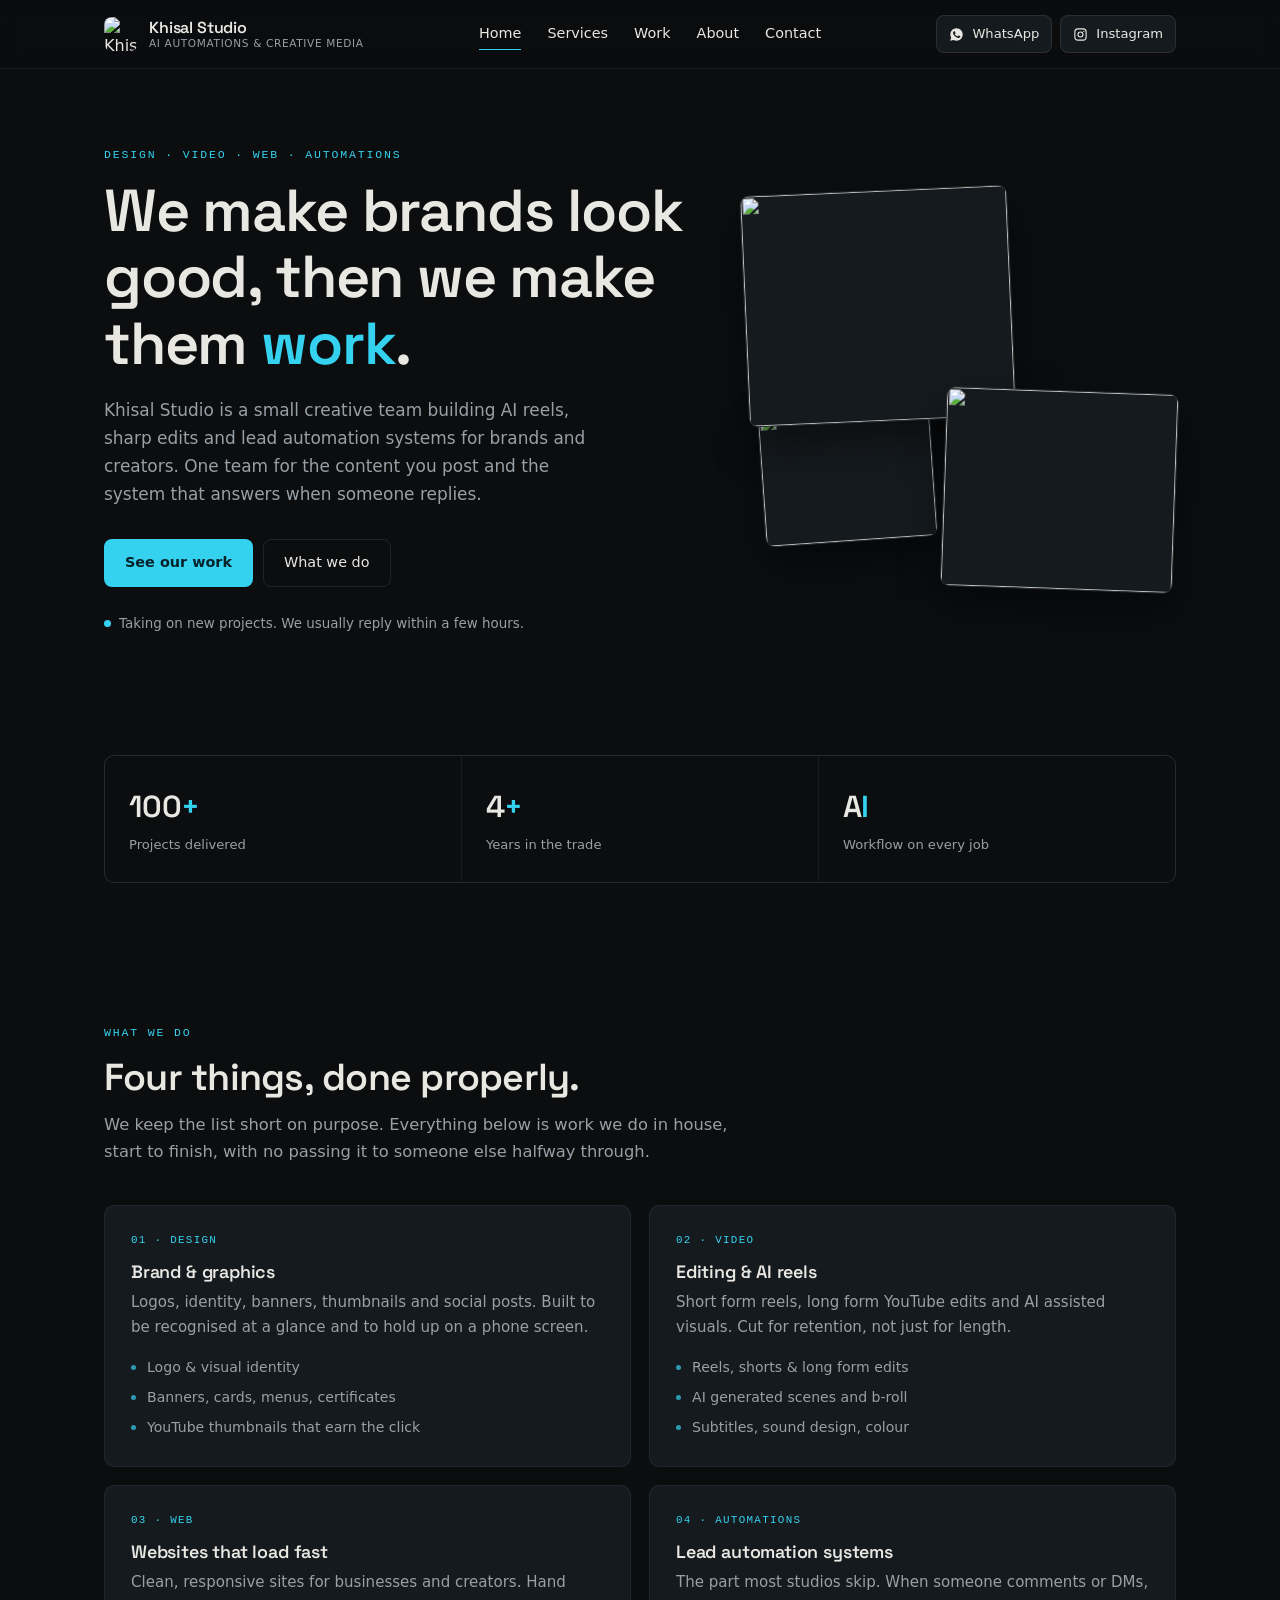
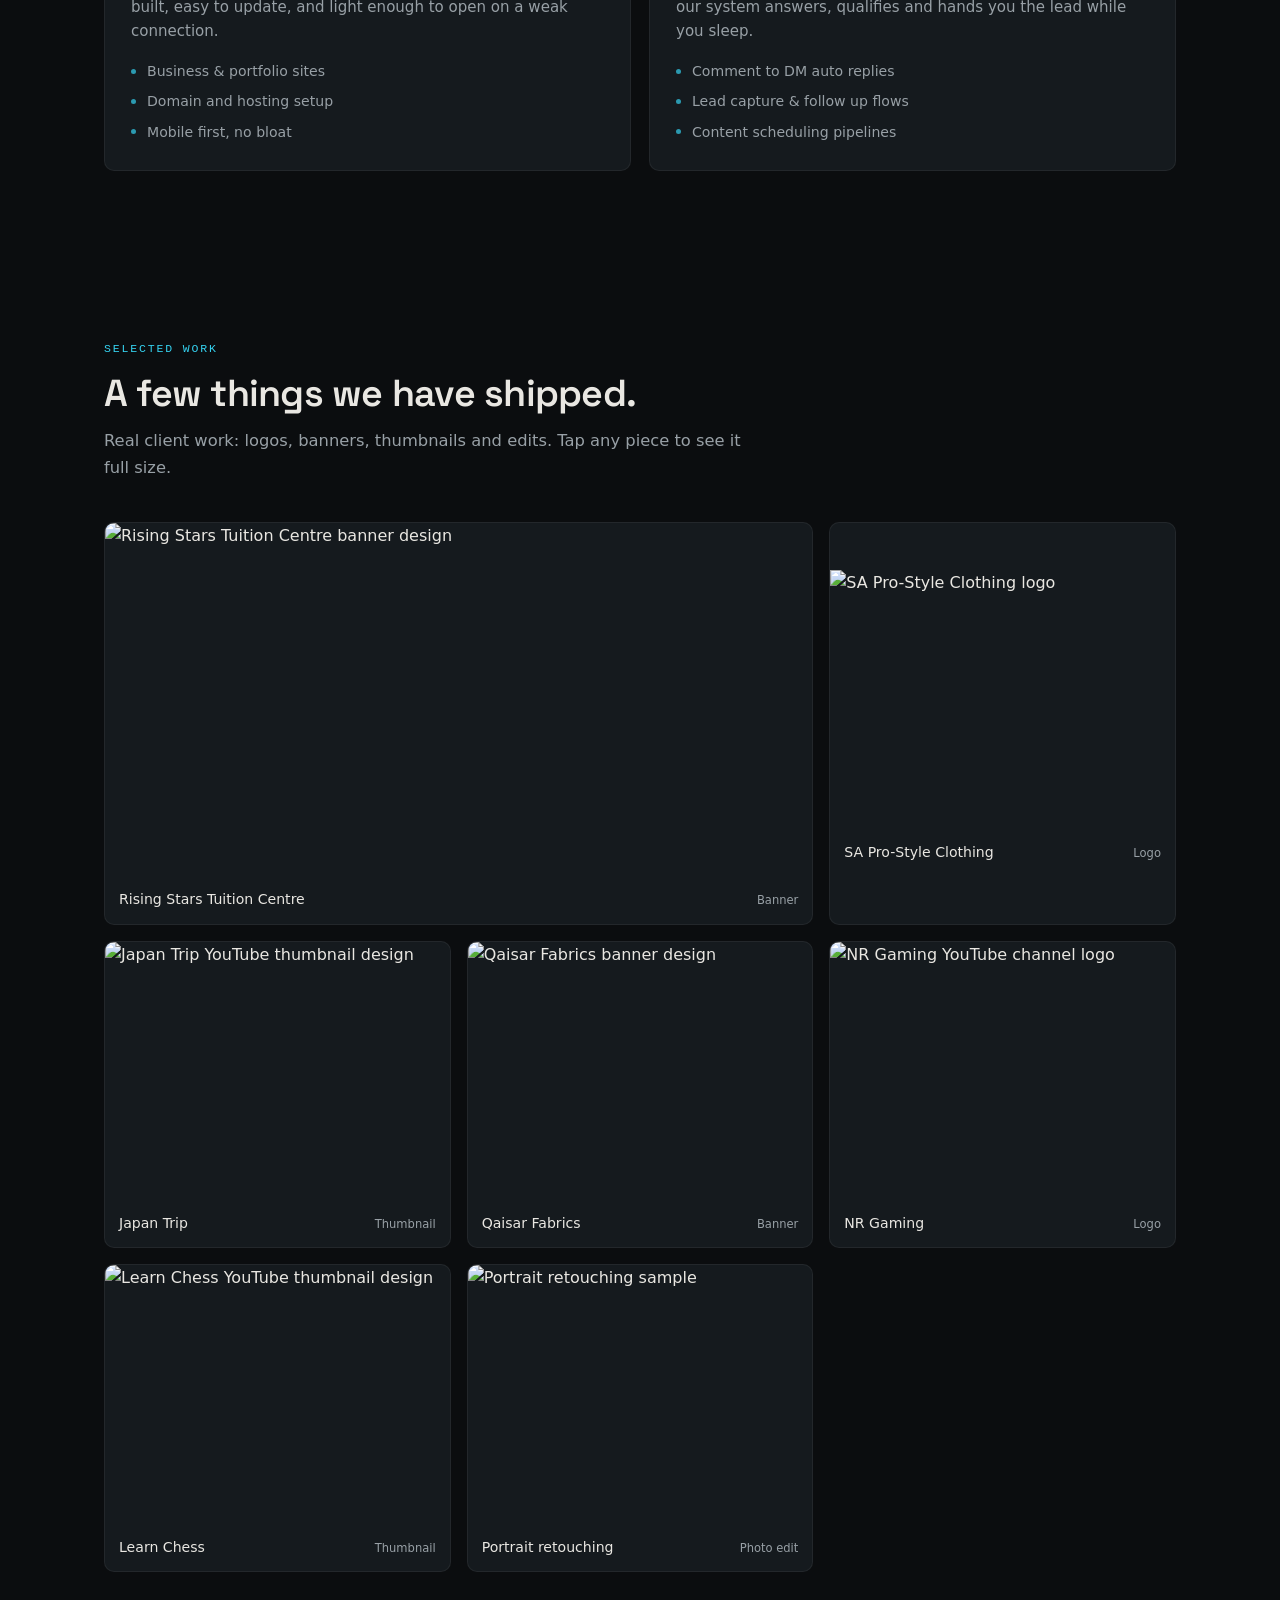
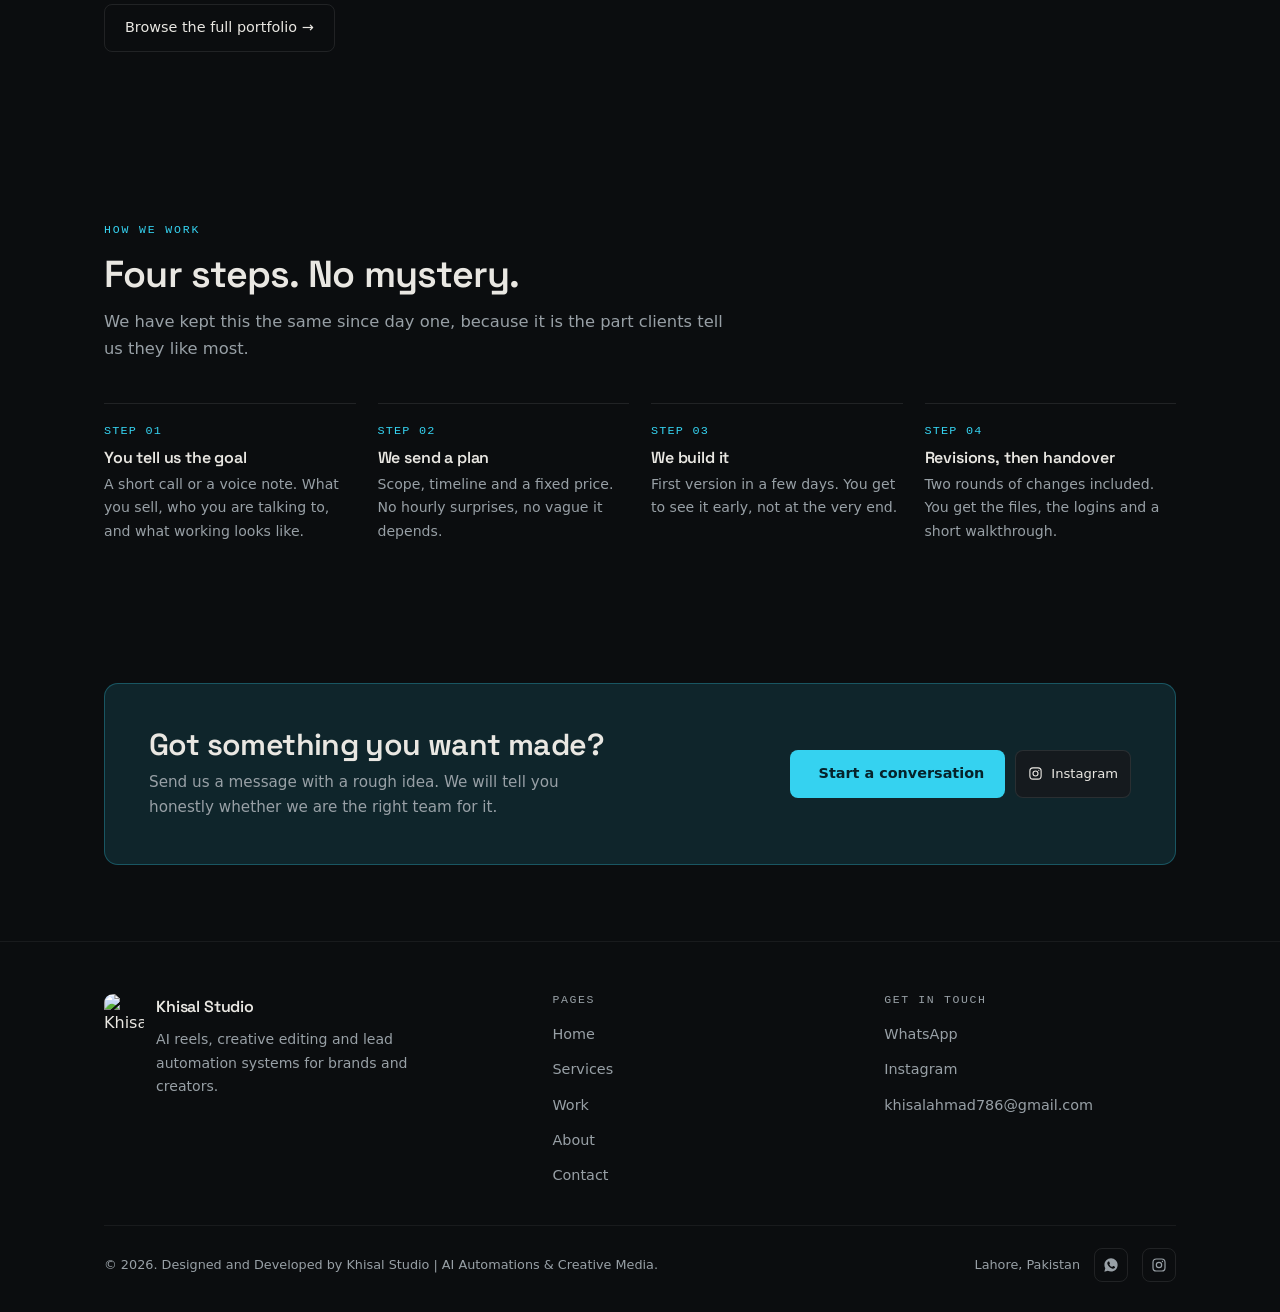
==== index.html @ b7fe0077 "Add files via upload" ====
<!DOCTYPE html>
<html lang="en">
<head>
<meta charset="UTF-8">
<meta name="viewport" content="width=device-width, initial-scale=1">
<title>Khisal Studio | AI Automations &amp; Creative Media</title>
<meta name="description" content="Khisal Studio builds AI reels, creative editing and lead automation systems for brands and creators. Design, Video, Web and Automations under one roof.">
<meta property="og:title" content="Khisal Studio | AI &amp; Creative Media">
<meta property="og:description" content="Khisal Studio builds AI reels, creative editing and lead automation systems for brands and creators. Design, Video, Web and Automations under one roof.">
<meta property="og:image" content="">
<link rel="icon" href="images/logo.jpg">
<link rel="preconnect" href="https://fonts.googleapis.com">
<link rel="preconnect" href="https://fonts.gstatic.com" crossorigin>
<link href="https://fonts.googleapis.com/css2?family=Space+Grotesk:wght@500;600&display=swap" rel="stylesheet">
<link rel="stylesheet" href="styles.css">
</head>
<body>

<header class="site-header">
  <div class="wrap header-inner">
    <a class="brand" href="index.html">
      <img src="images/logo.jpg" alt="Khisal Studio logo">
      <span class="brand-text">
        <span class="brand-name">Khisal Studio</span>
        <span class="brand-sub">AI Automations &amp; Creative Media</span>
      </span>
    </a>
<nav class="nav" id="nav">
      <a href="index.html" class="active nav-link">Home</a>
      <a href="services.html" class="nav-link">Services</a>
      <a href="work.html" class="nav-link">Work</a>
      <a href="about.html" class="nav-link">About</a>
      <a href="contact.html" class="nav-link">Contact</a>
    </nav>
    <div class="header-cta">
      <a class="btn btn-social btn-sm btn-whatsapp" href="https://wa.me/923224967204?text=Hi%20Khisal%20Studio%2C%20we%27d%20like%20to%20talk%20about%20a%20project." target="_blank" rel="noopener">
        <svg class="ico" viewBox="0 0 24 24" fill="currentColor" aria-hidden="true"><path d="M12.04 2C6.58 2 2.13 6.45 2.13 11.91c0 1.75.46 3.45 1.32 4.95L2 22l5.25-1.38a9.9 9.9 0 0 0 4.79 1.22h.01c5.46 0 9.91-4.45 9.91-9.91C21.96 6.45 17.5 2 12.04 2Zm5.8 14.06c-.24.68-1.4 1.3-1.93 1.35-.53.05-1.02.24-3.44-.72-2.9-1.15-4.72-4.15-4.86-4.34-.14-.19-1.15-1.53-1.15-2.92 0-1.39.73-2.07 1-2.35.26-.29.57-.36.76-.36.19 0 .38 0 .55.01.18.01.41-.07.64.49.24.58.81 1.99.88 2.13.07.14.12.31.02.5-.1.19-.15.31-.29.48-.14.17-.3.38-.43.51-.14.14-.29.29-.12.57.17.29.75 1.24 1.61 2.01 1.11.99 2.04 1.3 2.33 1.44.29.14.46.12.63-.07.17-.19.72-.84.91-1.13.19-.29.38-.24.64-.14.26.1 1.66.78 1.94.92.29.14.48.21.55.33.07.12.07.7-.17 1.38Z"/></svg>
        <span class="label">WhatsApp</span>
      </a>
      <a class="btn btn-social btn-sm btn-instagram" href="https://www.instagram.com/khisal.studio/" target="_blank" rel="noopener">
        <svg class="ico" viewBox="0 0 24 24" fill="none" stroke="currentColor" stroke-width="1.8" stroke-linecap="round" aria-hidden="true"><rect x="3" y="3" width="18" height="18" rx="5"/><circle cx="12" cy="12" r="4"/><circle cx="17.2" cy="6.8" r="1" fill="currentColor" stroke="none"/></svg>
        <span class="label">Instagram</span>
      </a>
      <button class="nav-toggle" id="navToggle" aria-label="Open menu" aria-expanded="false"><span></span></button>
    </div>
  </div>
</header>

<main>

  <!-- HERO -->
  <section class="hero">
    <div class="wrap hero-grid">
      <div>
        <div class="eyebrow">Design &middot; Video &middot; Web &middot; Automations</div>
        <h1>We make brands look good, then we make them <em>work</em>.</h1>
        <p class="hero-lede">Khisal Studio is a small creative team building AI reels, sharp edits and lead automation systems for brands and creators. One team for the content you post and the system that answers when someone replies.</p>
        <div class="hero-actions">
          <a class="btn btn-primary" href="work.html">See our work</a>
          <a class="btn btn-ghost" href="services.html">What we do</a>
        </div>
        <div class="hero-note"><span class="dot"></span> Taking on new projects. We usually reply within a few hours.</div>
      </div>

      <div class="stack" aria-hidden="true">
        <figure class="s1"><img src="images/thumb-japan-trip.jpg" alt=""></figure>
        <figure class="s2"><img src="images/banner-zara-mart.jpg" alt=""></figure>
        <figure class="s3"><img src="images/logo-sa-pro-style.png" alt=""></figure>
      </div>
    </div>
  </section>

  <!-- STATS -->
  <section class="tight">
    <div class="wrap">
      <div class="stats">
        <div class="stat">
          <div class="stat-num">100<span>+</span></div>
          <div class="stat-label">Projects delivered</div>
        </div>
        <div class="stat">
          <div class="stat-num">4<span>+</span></div>
          <div class="stat-label">Years in the trade</div>
        </div>
        <div class="stat">
          <div class="stat-num">A<span>I</span></div>
          <div class="stat-label">Workflow on every job</div>
        </div>
      </div>
    </div>
  </section>

  <!-- WHAT WE DO -->
  <section>
    <div class="wrap">
      <div class="section-head">
        <div class="eyebrow">What we do</div>
        <h2>Four things, done properly.</h2>
        <p>We keep the list short on purpose. Everything below is work we do in house, start to finish, with no passing it to someone else halfway through.</p>
      </div>

      <div class="cards">
        <div class="card">
          <span class="tag">01 &middot; Design</span>
          <h3>Brand &amp; graphics</h3>
          <p>Logos, identity, banners, thumbnails and social posts. Built to be recognised at a glance and to hold up on a phone screen.</p>
          <ul>
            <li>Logo &amp; visual identity</li>
            <li>Banners, cards, menus, certificates</li>
            <li>YouTube thumbnails that earn the click</li>
          </ul>
        </div>

        <div class="card">
          <span class="tag">02 &middot; Video</span>
          <h3>Editing &amp; AI reels</h3>
          <p>Short form reels, long form YouTube edits and AI assisted visuals. Cut for retention, not just for length.</p>
          <ul>
            <li>Reels, shorts &amp; long form edits</li>
            <li>AI generated scenes and b-roll</li>
            <li>Subtitles, sound design, colour</li>
          </ul>
        </div>

        <div class="card">
          <span class="tag">03 &middot; Web</span>
          <h3>Websites that load fast</h3>
          <p>Clean, responsive sites for businesses and creators. Hand built, easy to update, and light enough to open on a weak connection.</p>
          <ul>
            <li>Business &amp; portfolio sites</li>
            <li>Domain and hosting setup</li>
            <li>Mobile first, no bloat</li>
          </ul>
        </div>

        <div class="card">
          <span class="tag">04 &middot; Automations</span>
          <h3>Lead automation systems</h3>
          <p>The part most studios skip. When someone comments or DMs, our system answers, qualifies and hands you the lead while you sleep.</p>
          <ul>
            <li>Comment to DM auto replies</li>
            <li>Lead capture &amp; follow up flows</li>
            <li>Content scheduling pipelines</li>
          </ul>
        </div>
      </div>
    </div>
  </section>

  <!-- SELECTED WORK -->
  <section>
    <div class="wrap">
      <div class="section-head">
        <div class="eyebrow">Selected work</div>
        <h2>A few things we have shipped.</h2>
        <p>Real client work: logos, banners, thumbnails and edits. Tap any piece to see it full size.</p>
      </div>

      <div class="work-grid">
        <button class="work-item wide" data-img="images/banner-rising-stars.jpg" data-cap="Rising Stars Tuition Centre banner">
          <img src="images/banner-rising-stars.jpg" alt="Rising Stars Tuition Centre banner design">
          <span class="work-cap"><strong>Rising Stars Tuition Centre</strong><span>Banner</span></span>
        </button>
        <button class="work-item" data-img="images/logo-sa-pro-style.png" data-cap="SA Pro-Style Clothing logo">
          <img src="images/logo-sa-pro-style.png" alt="SA Pro-Style Clothing logo">
          <span class="work-cap"><strong>SA Pro-Style Clothing</strong><span>Logo</span></span>
        </button>
        <button class="work-item" data-img="images/thumb-japan-trip.jpg" data-cap="Japan Trip YouTube thumbnail">
          <img src="images/thumb-japan-trip.jpg" alt="Japan Trip YouTube thumbnail design">
          <span class="work-cap"><strong>Japan Trip</strong><span>Thumbnail</span></span>
        </button>
        <button class="work-item" data-img="images/banner-qaisar-fabrics.jpg" data-cap="Qaisar Fabrics banner">
          <img src="images/banner-qaisar-fabrics.jpg" alt="Qaisar Fabrics banner design">
          <span class="work-cap"><strong>Qaisar Fabrics</strong><span>Banner</span></span>
        </button>
        <button class="work-item" data-img="images/logo-nr-gaming.png" data-cap="NR Gaming YouTube channel logo">
          <img src="images/logo-nr-gaming.png" alt="NR Gaming YouTube channel logo">
          <span class="work-cap"><strong>NR Gaming</strong><span>Logo</span></span>
        </button>
        <button class="work-item" data-img="images/thumb-learn-chess.jpg" data-cap="Learn Chess YouTube thumbnail">
          <img src="images/thumb-learn-chess.jpg" alt="Learn Chess YouTube thumbnail design">
          <span class="work-cap"><strong>Learn Chess</strong><span>Thumbnail</span></span>
        </button>
        <button class="work-item" data-img="images/edit-portrait-retouch.jpg" data-cap="Portrait retouching in Photoshop">
          <img src="images/edit-portrait-retouch.jpg" alt="Portrait retouching sample">
          <span class="work-cap"><strong>Portrait retouching</strong><span>Photo edit</span></span>
        </button>
      </div>

      <div style="margin-top:32px">
        <a class="btn btn-ghost" href="work.html">Browse the full portfolio &rarr;</a>
      </div>
    </div>
  </section>

  <!-- PROCESS -->
  <section>
    <div class="wrap">
      <div class="section-head">
        <div class="eyebrow">How we work</div>
        <h2>Four steps. No mystery.</h2>
        <p>We have kept this the same since day one, because it is the part clients tell us they like most.</p>
      </div>

      <div class="steps">
        <div class="step">
          <div class="step-num">STEP 01</div>
          <h3>You tell us the goal</h3>
          <p>A short call or a voice note. What you sell, who you are talking to, and what working looks like.</p>
        </div>
        <div class="step">
          <div class="step-num">STEP 02</div>
          <h3>We send a plan</h3>
          <p>Scope, timeline and a fixed price. No hourly surprises, no vague it depends.</p>
        </div>
        <div class="step">
          <div class="step-num">STEP 03</div>
          <h3>We build it</h3>
          <p>First version in a few days. You get to see it early, not at the very end.</p>
        </div>
        <div class="step">
          <div class="step-num">STEP 04</div>
          <h3>Revisions, then handover</h3>
          <p>Two rounds of changes included. You get the files, the logins and a short walkthrough.</p>
        </div>
      </div>
    </div>
  </section>

  <!-- CTA -->
  <section class="tight">
    <div class="wrap">
      <div class="cta-band">
        <div>
          <h2>Got something you want made?</h2>
          <p>Send us a message with a rough idea. We will tell you honestly whether we are the right team for it.</p>
        </div>
        <div class="cta-actions">
          <a class="btn btn-primary" href="https://wa.me/923224967204?text=Hi%20Khisal%20Studio%2C%20we%27d%20like%20to%20talk%20about%20a%20project." target="_blank" rel="noopener">
            <svg class="ico" viewBox="0 0 24 24" fill="currentColor" aria-hidden="true"><path d="M12.04 2C6.58 2 2.13 6.45 2.13 11.91c0 1.75.46 3.45 1.32 4.95L2 22l5.25-1.38a9.9 9.9 0 0 0 4.79 1.22h.01c5.46 0 9.91-4.45 9.91-9.91C21.96 6.45 17.5 2 12.04 2Zm5.8 14.06c-.24.68-1.4 1.3-1.93 1.35-.53.05-1.02.24-3.44-.72-2.9-1.15-4.72-4.15-4.86-4.34-.14-.19-1.15-1.53-1.15-2.92 0-1.39.73-2.07 1-2.35.26-.29.57-.36.76-.36.19 0 .38 0 .55.01.18.01.41-.07.64.49.24.58.81 1.99.88 2.13.07.14.12.31.02.5-.1.19-.15.31-.29.48-.14.17-.3.38-.43.51-.14.14-.29.29-.12.57.17.29.75 1.24 1.61 2.01 1.11.99 2.04 1.3 2.33 1.44.29.14.46.12.63-.07.17-.19.72-.84.91-1.13.19-.29.38-.24.64-.14.26.1 1.66.78 1.94.92.29.14.48.21.55.33.07.12.07.7-.17 1.38Z"/></svg>
            Start a conversation
          </a>
          <a class="btn btn-social btn-sm btn-instagram" href="https://www.instagram.com/khisal.studio/" target="_blank" rel="noopener">
            <svg class="ico" viewBox="0 0 24 24" fill="none" stroke="currentColor" stroke-width="1.8" stroke-linecap="round" aria-hidden="true"><rect x="3" y="3" width="18" height="18" rx="5"/><circle cx="12" cy="12" r="4"/><circle cx="17.2" cy="6.8" r="1" fill="currentColor" stroke="none"/></svg>
            <span class="label">Instagram</span>
          </a>
        </div>
      </div>
    </div>
  </section>

</main>

<footer class="site-footer">
  <div class="wrap">
    <div class="footer-top">
      <div class="footer-brand">
        <img src="images/logo.jpg" alt="Khisal Studio logo">
        <div>
          <div class="brand-name">Khisal Studio</div>
          <p>AI reels, creative editing and lead automation systems for brands and creators.</p>
        </div>
      </div>
      <div class="footer-col">
        <h4>Pages</h4>
        <ul>
          <li><a href="index.html">Home</a></li>
          <li><a href="services.html">Services</a></li>
          <li><a href="work.html">Work</a></li>
          <li><a href="about.html">About</a></li>
          <li><a href="contact.html">Contact</a></li>
        </ul>
      </div>
      <div class="footer-col">
        <h4>Get in touch</h4>
        <ul>
          <li><a href="https://wa.me/923224967204" target="_blank" rel="noopener">WhatsApp</a></li>
          <li><a href="https://www.instagram.com/khisal.studio/" target="_blank" rel="noopener">Instagram</a></li>
          <li><a href="mailto:khisalahmad786@gmail.com">khisalahmad786@gmail.com</a></li>
        </ul>
      </div>
    </div>
    <div class="footer-bottom">
      <span>&copy; 2026. Designed and Developed by Khisal Studio | AI Automations &amp; Creative Media.</span>
      <div class="footer-bottom-right">
        <span>Lahore, Pakistan</span>
        <a class="social-icon" href="https://wa.me/923224967204" target="_blank" rel="noopener" aria-label="WhatsApp">
          <svg class="ico" viewBox="0 0 24 24" fill="currentColor" aria-hidden="true"><path d="M12.04 2C6.58 2 2.13 6.45 2.13 11.91c0 1.75.46 3.45 1.32 4.95L2 22l5.25-1.38a9.9 9.9 0 0 0 4.79 1.22h.01c5.46 0 9.91-4.45 9.91-9.91C21.96 6.45 17.5 2 12.04 2Zm5.8 14.06c-.24.68-1.4 1.3-1.93 1.35-.53.05-1.02.24-3.44-.72-2.9-1.15-4.72-4.15-4.86-4.34-.14-.19-1.15-1.53-1.15-2.92 0-1.39.73-2.07 1-2.35.26-.29.57-.36.76-.36.19 0 .38 0 .55.01.18.01.41-.07.64.49.24.58.81 1.99.88 2.13.07.14.12.31.02.5-.1.19-.15.31-.29.48-.14.17-.3.38-.43.51-.14.14-.29.29-.12.57.17.29.75 1.24 1.61 2.01 1.11.99 2.04 1.3 2.33 1.44.29.14.46.12.63-.07.17-.19.72-.84.91-1.13.19-.29.38-.24.64-.14.26.1 1.66.78 1.94.92.29.14.48.21.55.33.07.12.07.7-.17 1.38Z"/></svg>
        </a>
        <a class="social-icon" href="https://www.instagram.com/khisal.studio/" target="_blank" rel="noopener" aria-label="Instagram">
          <svg class="ico" viewBox="0 0 24 24" fill="none" stroke="currentColor" stroke-width="1.8" stroke-linecap="round" aria-hidden="true"><rect x="3" y="3" width="18" height="18" rx="5"/><circle cx="12" cy="12" r="4"/><circle cx="17.2" cy="6.8" r="1" fill="currentColor" stroke="none"/></svg>
        </a>
      </div>
    </div>
  </div>
</footer>

<div class="lightbox" id="lightbox" role="dialog" aria-modal="true" aria-label="Image preview">
  <button class="lightbox-close" id="lbClose" aria-label="Close">&times;</button>
  <img id="lbImg" alt="">
</div>

<script>
(function () {
  var toggle = document.getElementById('navToggle');
  var nav = document.getElementById('nav');
  if (toggle && nav) {
    toggle.addEventListener('click', function () {
      var open = nav.classList.toggle('open');
      toggle.setAttribute('aria-expanded', open ? 'true' : 'false');
      toggle.setAttribute('aria-label', open ? 'Close menu' : 'Open menu');
    });
  }

  var lb = document.getElementById('lightbox');
  var lbImg = document.getElementById('lbImg');
  var lbClose = document.getElementById('lbClose');

  document.querySelectorAll('.work-item').forEach(function (item) {
    item.addEventListener('click', function () {
      lbImg.src = item.getAttribute('data-img');
      lbImg.alt = item.getAttribute('data-cap') || '';
      lb.classList.add('open');
    });
  });

  function closeLb() { lb.classList.remove('open'); lbImg.src = ''; }
  if (lbClose) lbClose.addEventListener('click', closeLb);
  if (lb) lb.addEventListener('click', function (e) { if (e.target === lb) closeLb(); });
  document.addEventListener('keydown', function (e) { if (e.key === 'Escape') closeLb(); });
})();
</script>

</body>
</html>
---- styles.css ----
/* Khisal Studio shared styles
   Palette pulled from the KS logo: near-black ground, cyan mark, warm off-white text. */

*, *::before, *::after { box-sizing: border-box; margin: 0; padding: 0; }

:root {
  --ink:        #0B0D0F;
  --ink-soft:   #12161A;
  --card:       #151A1E;
  --line:       rgba(255, 255, 255, 0.09);
  --line-soft:  rgba(255, 255, 255, 0.06);
  --text:       #E9E7E2;
  --muted:      #98A0A6;
  --accent:     #35D2F0;
  --accent-dim: rgba(53, 210, 240, 0.12);
  --radius:     10px;
  --wrap:       1120px;
}

html { scroll-behavior: smooth; }

body {
  background: var(--ink);
  color: var(--text);
  font-family: system-ui, -apple-system, "Segoe UI", Roboto, "Helvetica Neue", Arial, sans-serif;
  font-size: 16px;
  line-height: 1.65;
  -webkit-font-smoothing: antialiased;
  overflow-x: hidden;
}

img { max-width: 100%; display: block; }
a { color: inherit; text-decoration: none; }
button { font: inherit; color: inherit; background: none; border: 0; cursor: pointer; }

h1, h2, h3, h4 {
  font-family: "Space Grotesk", system-ui, -apple-system, "Segoe UI", Roboto, sans-serif;
  font-weight: 600;
  line-height: 1.12;
  letter-spacing: -0.02em;
}

h1 { font-size: clamp(2.3rem, 5.2vw, 3.7rem); }
h2 { font-size: clamp(1.65rem, 3.2vw, 2.35rem); }
h3 { font-size: 1.12rem; letter-spacing: -0.01em; }

p { color: var(--muted); }
p strong { color: var(--text); font-weight: 600; }

.wrap { max-width: var(--wrap); margin: 0 auto; padding: 0 24px; }

/* ---------- header ---------- */

.site-header {
  position: sticky;
  top: 0;
  z-index: 60;
  background: rgba(11, 13, 15, 0.92);
  backdrop-filter: blur(10px);
  border-bottom: 1px solid var(--line-soft);
}

.header-inner {
  display: flex;
  align-items: center;
  justify-content: space-between;
  gap: 20px;
  height: 68px;
}

.brand { display: flex; align-items: center; gap: 11px; }
.brand img {
  width: 34px; height: 34px;
  border-radius: 8px;
  object-fit: cover;
}
.brand-text { display: flex; flex-direction: column; line-height: 1.15; }
.brand-name { font-family: "Space Grotesk", system-ui, sans-serif; font-weight: 600; font-size: 1rem; letter-spacing: -0.01em; }
.brand-sub { font-size: 0.66rem; color: var(--muted); letter-spacing: 0.06em; text-transform: uppercase; }

.nav { display: flex; align-items: center; gap: 26px; }
.nav a {
  font-size: 0.9rem;
  color: var(--text);
  padding: 4px 0;
  border-bottom: 1px solid transparent;
  transition: color 0.15s ease, border-color 0.15s ease;
}
.nav:hover a { color: var(--muted); }
.nav a:hover { color: var(--text) }
.nav a.active { color: var(--text); border-bottom-color: var(--accent); }

/* Make each link the positioning anchor */
.nav-link {
  position: relative;
  text-decoration: none;
  padding-bottom: 4px; /* Space between text and underline */
}

/* The Underline Effect */
.nav-link::after {
  content: '';
  position: absolute;
  bottom: 0;
  left: 0;
  width: 100%;
  height: 2px;
  background: linear-gradient(90deg, #38bdf8, #818cf8);
  transform: scaleX(0);
  transform-origin: right;
  transition: transform 0.35s cubic-bezier(0.65, 0, 0.35, 1);
}

/* Hover State */
.nav-link:hover::after {
  transform: scaleX(1);
  transform-origin: left;
}

.header-cta { display: flex; align-items: center; gap: 8px; }

/* hamburger, animates into a cross when the panel is open */
.nav-toggle {
  display: none;
  width: 40px; height: 40px;
  border: 1px solid var(--line);
  border-radius: 8px;
  align-items: center;
  justify-content: center;
  transition: border-color 0.15s ease, background 0.15s ease;
}
.nav-toggle:hover { border-color: rgba(255, 255, 255, 0.28); }
.nav-toggle:active { background: rgba(255, 255, 255, 0.06); }
.nav-toggle span {
  display: block;
  width: 16px; height: 1.5px;
  background: var(--text);
  position: relative;
  transition: background 0.18s ease;
}
.nav-toggle span::before,
.nav-toggle span::after {
  content: "";
  position: absolute; left: 0;
  width: 16px; height: 1.5px;
  background: var(--text);
  transition: transform 0.24s ease, top 0.24s ease;
}
.nav-toggle span::before { top: -5px; }
.nav-toggle span::after { top: 5px; }

.nav-toggle[aria-expanded="true"] span { background: transparent; }
.nav-toggle[aria-expanded="true"] span::before { top: 0; transform: rotate(45deg); }
.nav-toggle[aria-expanded="true"] span::after { top: 0; transform: rotate(-45deg); }

/* ---------- buttons ---------- */

.btn {
  display: inline-flex;
  align-items: center;
  justify-content: center;
  gap: 8px;
  padding: 11px 20px;
  border-radius: 8px;
  font-size: 0.9rem;
  font-weight: 500;
  border: 1px solid transparent;
  transition: transform 0.12s ease, background 0.15s ease, border-color 0.15s ease, color 0.15s ease, box-shadow 0.15s ease;
  white-space: nowrap;
}
.btn:hover { transform: translateY(-1px); }
.btn:active { transform: translateY(1px) scale(0.985); }
.btn:focus-visible { outline: 2px solid var(--accent); outline-offset: 2px; }

.btn-primary { background: var(--accent); color: #06232B; font-weight: 600; }
.btn-primary:hover { background: #5ADCF5; box-shadow: 0 6px 18px rgba(53, 210, 240, 0.22); }
.btn-primary:active { background: #22BEDC; box-shadow: none; }

.btn-ghost { border-color: var(--line); color: var(--text); }
.btn-ghost:hover { border-color: rgba(255, 255, 255, 0.28); background: rgba(255, 255, 255, 0.04); }
.btn-ghost:active { background: rgba(255, 255, 255, 0.08); }

.btn-sm { padding: 8px 14px; font-size: 0.84rem; }

/* social buttons: full boxes with the small logo inside */
.btn-social {
  border: 1px solid var(--line);
  background: var(--card);
  color: var(--text);
  border-radius: 8px;
  padding: 9px 14px;
  font-size: 0.86rem;
  gap: 8px;
}
.btn-social .ico { width: 16px; height: 16px; flex: none; }
.btn-social:hover {
  border-color: #2df061;
  color: #2df061;
  background: rgba(53, 210, 240, 0.07);
  transform: translateY(-1px);
}

/* ---------- WhatsApp Hover (Green) ---------- */
.btn-whatsapp:hover {
  border-color: #25D366;
  color: #25D366;
  background: rgba(37, 211, 102, 0.08);
  transform: translateY(-1px);
  box-shadow: 0 4px 14px rgba(37, 211, 102, 0.2);
}

/* ---------- Instagram Hover (Orange) ---------- */
.btn-instagram:hover {
  border-color: #F58529;
  color: #F58529;
  background: rgba(245, 133, 41, 0.08);
  transform: translateY(-1px);
  box-shadow: 0 4px 14px rgba(245, 133, 41, 0.2);
}

.btn-social:active {
  transform: translateY(1px) scale(0.985);
  background: rgba(53, 210, 240, 0.14);
  border-color: var(--accent);
}
.btn-social.btn-sm { padding: 7px 12px; font-size: 0.82rem; }
.btn-social.btn-sm .ico { width: 15px; height: 15px; }

/* ---------- shared section bits ---------- */

section { padding: 84px 0; }
section.tight { padding: 56px 0; }

.eyebrow {
  font-family: ui-monospace, SFMono-Regular, Menlo, Consolas, monospace;
  font-size: 0.72rem;
  letter-spacing: 0.16em;
  text-transform: uppercase;
  color: var(--accent);
  margin-bottom: 14px;
}

.section-head { max-width: 640px; margin-bottom: 40px; }
.section-head p { margin-top: 14px; font-size: 1.02rem; }

.rule { height: 1px; background: var(--line-soft); border: 0; }

/* ---------- hero ---------- */

.hero { padding: 76px 0 64px; }
.hero-grid {
  display: grid;
  grid-template-columns: 1.15fr 0.85fr;
  gap: 56px;
  align-items: center;
}
.hero h1 { margin-bottom: 20px; }
.hero h1 em { font-style: normal; color: var(--accent); }
.hero-lede { font-size: 1.06rem; max-width: 46ch; }
.hero-actions { display: flex; flex-wrap: wrap; gap: 10px; margin-top: 30px; }

.hero-note {
  margin-top: 26px;
  font-size: 0.84rem;
  color: var(--muted);
  display: flex;
  align-items: center;
  gap: 8px;
}
.dot {
  width: 7px; height: 7px;
  border-radius: 50%;
  background: var(--accent);
  flex: none;
}

/* hand-placed photo stack */
.stack { position: relative; height: 400px; }
.stack figure {
  position: absolute;
  border: 1px solid var(--line);
  border-radius: var(--radius);
  overflow: hidden;
  background: var(--card);
  box-shadow: 0 18px 40px rgba(0, 0, 0, 0.45);
}
.stack img { width: 100%; height: 100%; object-fit: cover; }
.stack .s1 { width: 62%; height: 58%; top: 0; left: 0; transform: rotate(-2.5deg); z-index: 2; }
.stack .s2 { width: 54%; height: 50%; bottom: 0; right: 0; transform: rotate(2deg); z-index: 3; }
.stack .s3 { width: 40%; height: 34%; bottom: 12%; left: 4%; transform: rotate(-4deg); z-index: 1; }

/* ---------- stats ---------- */

.stats {
  display: grid;
  grid-template-columns: repeat(3, 1fr);
  gap: 1px;
  background: var(--line-soft);
  border: 1px solid var(--line-soft);
  border-radius: var(--radius);
  overflow: hidden;
}
.stat { background: var(--ink); padding: 26px 24px; }
.stat-num {
  font-family: "Ebrima", "Space Grotesk", system-ui, sans-serif;
  font-size: 1.9rem;
  font-weight: 600;
  letter-spacing: -0.02em;
}
.stat-num span { color: var(--accent); }
.stat-label { font-size: 0.82rem; color: var(--muted); margin-top: 2px; }

/* ---------- service cards ---------- */

.cards { display: grid; grid-template-columns: repeat(2, 1fr); gap: 18px; }
.cards-3 { grid-template-columns: repeat(3, 1fr); }
.cards-2 { grid-template-columns: repeat(2, 1fr); }
.card {
  background: var(--card);
  border: 1px solid var(--line-soft);
  border-radius: var(--radius);
  padding: 26px;
  transition: border-color 0.15s ease;
}
.card:hover { border-color: rgba(53, 210, 240, 0.35); }
.card .tag {
  font-family: ui-monospace, SFMono-Regular, Menlo, monospace;
  font-size: 0.68rem;
  letter-spacing: 0.12em;
  text-transform: uppercase;
  color: var(--accent);
  display: block;
  margin-bottom: 12px;
}
.card h3 { margin-bottom: 8px; }
.card p { font-size: 0.94rem; }
.card ul { list-style: none; margin-top: 16px; display: grid; gap: 7px; }
.card li {
  font-size: 0.88rem;
  color: var(--muted);
  padding-left: 16px;
  position: relative;
}
.card li::before {
  content: "";
  position: absolute;
  left: 0; top: 0.62em;
  width: 5px; height: 5px;
  border-radius: 50%;
  background: var(--accent);
  opacity: 0.7;
}

/* ---------- service blocks (text only, no images) ---------- */

.svc {
  display: grid;
  grid-template-columns: 0.85fr 1.15fr;
  gap: 56px;
  padding: 44px 0;
  border-top: 1px solid var(--line-soft);
}
.svc:first-of-type { border-top: 0; padding-top: 0; }
.svc:last-of-type { padding-bottom: 0; }
.svc-head h2 { margin-bottom: 0; }
.svc-body p + p { margin-top: 14px; }
.svc-list { list-style: none; margin-top: 20px; display: grid; gap: 8px; }
.svc-list li {
  font-size: 0.92rem;
  color: var(--muted);
  padding-left: 18px;
  position: relative;
}
.svc-list li::before {
  content: "";
  position: absolute;
  left: 0; top: 0.62em;
  width: 5px; height: 5px;
  border-radius: 50%;
  background: var(--accent);
  opacity: 0.7;
}

/* ---------- work grid ---------- */

.work-grid {
  display: grid;
  grid-template-columns: repeat(3, 1fr);
  gap: 16px;
}
.work-grid-4 { grid-template-columns: repeat(4, 1fr); }
.work-item {
  border: 1px solid var(--line-soft);
  border-radius: var(--radius);
  overflow: hidden;
  background: var(--card);
  cursor: pointer;
  text-align: left;
  display: block;
  width: 100%;
  transition: border-color 0.15s ease, transform 0.15s ease, box-shadow 0.15s ease;
}
.work-item:hover {
  border-color: rgba(53, 210, 240, 0.4);
  transform: translateY(-2px);
  box-shadow: 0 10px 26px rgba(0, 0, 0, 0.35);
}
.work-item:active { transform: translateY(0) scale(0.995); }
.work-item img { width: 100%; aspect-ratio: 4 / 3; object-fit: cover; }
.work-item.wide { grid-column: span 2; }
.work-item.wide img { aspect-ratio: 16 / 8; }
.work-cap {
  padding: 12px 14px;
  display: flex;
  align-items: baseline;
  justify-content: space-between;
  gap: 10px;
}
.work-cap strong { font-size: 0.88rem; font-weight: 500; color: var(--text); }
.work-cap span { font-size: 0.72rem; color: var(--muted); white-space: nowrap; }

.work-group { margin-bottom: 52px; }
.work-group:last-child { margin-bottom: 0; }
.work-group-head {
  display: flex;
  align-items: baseline;
  justify-content: space-between;
  gap: 16px;
  margin-bottom: 18px;
  padding-bottom: 12px;
  border-bottom: 1px solid var(--line-soft);
}
.work-group-head h3 { font-size: 1.05rem; }
.work-group-head span { font-size: 0.8rem; color: var(--muted); }

/* ---------- steps ---------- */

.steps { display: grid; grid-template-columns: repeat(4, 1fr); gap: 22px; }
.step { border-top: 1px solid var(--line); padding-top: 18px; }
.step-num {
  font-family: ui-monospace, SFMono-Regular, Menlo, monospace;
  font-size: 0.74rem;
  color: var(--accent);
  letter-spacing: 0.1em;
}
.step h3 { font-size: 1rem; margin: 8px 0 6px; }
.step p { font-size: 0.88rem; }

/* ---------- split block ---------- */

.split {
  display: grid;
  grid-template-columns: 0.9fr 1.1fr;
  gap: 52px;
  align-items: center;
}
.split > * { min-width: 0; }
.split-media {
  border: 1px solid var(--line);
  border-radius: var(--radius);
  overflow: hidden;
  background: var(--card);
}
.split-media img { width: 100%; }
.split-body p + p { margin-top: 14px; }
.split-body h2 { margin-bottom: 18px; }

/* ---------- cta band ---------- */

.cta-band {
  border: 1px solid rgba(53, 210, 240, 0.28);
  background: var(--accent-dim);
  border-radius: 14px;
  padding: 44px;
  display: flex;
  align-items: center;
  justify-content: space-between;
  gap: 32px;
  flex-wrap: wrap;
}
.cta-band h2 { font-size: clamp(1.4rem, 2.6vw, 1.9rem); }
.cta-band p { margin-top: 8px; font-size: 0.95rem; max-width: 46ch; }
.cta-actions { display: flex; flex-wrap: wrap; gap: 10px; }

/* ---------- contact ---------- */

.contact-grid { display: grid; grid-template-columns: repeat(3, 1fr); gap: 20px; }
.contact-card {
  border: 1px solid var(--line-soft);
  background: var(--card);
  border-radius: var(--radius);
  padding: 24px;
}
.contact-card .label {
  font-family: ui-monospace, SFMono-Regular, Menlo, monospace;
  font-size: 0.68rem;
  letter-spacing: 0.12em;
  text-transform: uppercase;
  color: var(--muted);
  display: block;
  margin-bottom: 8px;
}
.contact-card a.value, .contact-card .value {
  font-size: 1.05rem;
  color: var(--text);
  font-weight: 500;
  word-break: break-word;
}
.contact-card a.value:hover { color: var(--accent); }
.contact-card p { font-size: 0.86rem; margin-top: 6px; }

/* message builder */
.builder { display: grid; gap: 14px; }
.field { display: grid; gap: 6px; }
.field label { font-size: 0.8rem; color: var(--muted); }
.field input, .field select, .field textarea {
  width: 100%;
  background: var(--ink);
  border: 1px solid var(--line);
  border-radius: 8px;
  padding: 11px 13px;
  color: var(--text);
  font: inherit;
  font-size: 0.92rem;
}
.field input:focus, .field select:focus, .field textarea:focus {
  outline: none;
  border-color: var(--accent);
}
.field textarea { resize: vertical; min-height: 92px; }
.builder-note { font-size: 0.78rem; color: var(--muted); }

/* ---------- footer ---------- */

.site-footer {
  border-top: 1px solid var(--line-soft);
  padding: 52px 0 30px;
  margin-top: 20px;
}
.footer-top {
  display: grid;
  grid-template-columns: 1.4fr 1fr 1fr;
  gap: 40px;
  padding-bottom: 36px;
}
.footer-brand { display: flex; align-items: flex-start; gap: 12px; }
.footer-brand img { width: 40px; height: 40px; border-radius: 9px; object-fit: cover; }
.footer-brand p { font-size: 0.88rem; margin-top: 8px; max-width: 34ch; }
.footer-col h4 {
  font-size: 0.72rem;
  letter-spacing: 0.14em;
  text-transform: uppercase;
  color: var(--muted);
  font-family: ui-monospace, SFMono-Regular, Menlo, monospace;
  font-weight: 400;
  margin-bottom: 14px;
}
.footer-col ul { list-style: none; display: grid; gap: 9px; }
.footer-col a { font-size: 0.9rem; color: var(--muted); transition: color 0.15s ease; }
.footer-col a:hover { color: var(--accent); }

.footer-bottom {
  border-top: 1px solid var(--line-soft);
  padding-top: 22px;
  display: flex;
  align-items: center;
  justify-content: space-between;
  gap: 16px;
  flex-wrap: wrap;
  font-size: 0.8rem;
  color: var(--muted);
}
.footer-bottom-right { display: flex; align-items: center; gap: 14px; }

/* small logo-only social links at the very bottom right */
.social-icon {
  width: 34px; height: 34px;
  display: inline-flex;
  align-items: center;
  justify-content: center;
  border: 1px solid var(--line);
  border-radius: 8px;
  color: var(--muted);
  transition: color 0.15s ease, border-color 0.15s ease, background 0.15s ease, transform 0.12s ease;
}
.social-icon .ico { width: 16px; height: 16px; }
.social-icon:hover {
  color: var(--accent);
  border-color: rgba(53, 210, 240, 0.55);
  background: rgba(53, 210, 240, 0.07);
  transform: translateY(-1px);
}
.social-icon:active {
  transform: translateY(1px) scale(0.96);
  background: rgba(53, 210, 240, 0.14);
  border-color: var(--accent);
}

/* ---------- lightbox ---------- */

.lightbox {
  position: fixed;
  inset: 0;
  z-index: 200;
  background: rgba(6, 8, 9, 0.94);
  display: none;
  align-items: center;
  justify-content: center;
  padding: 32px;
}
.lightbox.open { display: flex; }
.lightbox img {
  max-width: 100%;
  max-height: 88vh;
  border-radius: 8px;
  border: 1px solid var(--line);
}
.lightbox-close {
  position: absolute;
  top: 20px; right: 24px;
  width: 40px; height: 40px;
  border: 1px solid var(--line);
  border-radius: 50%;
  font-size: 1.1rem;
  color: var(--text);
  display: flex;
  align-items: center;
  justify-content: center;
  transition: border-color 0.15s ease, color 0.15s ease, transform 0.12s ease;
}
.lightbox-close:hover { border-color: var(--accent); color: var(--accent); }
.lightbox-close:active { transform: scale(0.94); }

/* ---------- responsive ---------- */

@media (max-width: 900px) {
  .hero-grid { grid-template-columns: 1fr; gap: 40px; }
  .stack { height: 320px; max-width: 460px; }
  .split { grid-template-columns: 1fr; gap: 32px; }
  .svc { grid-template-columns: 1fr; gap: 20px; padding: 36px 0; }
  .cards { grid-template-columns: 1fr; }
  .steps { grid-template-columns: repeat(2, 1fr); gap: 26px; }
  .work-grid { grid-template-columns: repeat(2, 1fr); }
  .work-item.wide { grid-column: span 2; }
  .contact-grid { grid-template-columns: 1fr; }
  .footer-top { grid-template-columns: 1fr 1fr; gap: 32px; }
  .cta-band { padding: 32px; }
}

@media (max-width: 720px) {
  section { padding: 60px 0; }
  .hero { padding: 48px 0 44px; }
  .nav-toggle { display: flex; }
  .nav {
    position: absolute;
    top: 68px; left: 0; right: 0;
    background: var(--ink);
    border-bottom: 1px solid var(--line);
    flex-direction: column;
    align-items: flex-start;
    gap: 0;
    padding: 8px 24px 18px;
    display: none;
  }
  .nav.open { display: flex; }
  .nav a { width: 100%; padding: 12px 0; border-bottom: 1px solid var(--line-soft); }
  .nav a.active { border-bottom-color: var(--line-soft); color: var(--accent); }

  /* keep the social pair in the header, icon only so it still fits */
  .header-cta .btn-social { padding: 0; width: 40px; height: 40px; }
  .header-cta .btn-social .label { display: none; }
  .header-cta .btn-social .ico { width: 17px; height: 17px; }

  .stats { grid-template-columns: 1fr; }
  .work-grid { grid-template-columns: 1fr; }
  .work-item.wide { grid-column: span 1; }
  .work-item.wide img { aspect-ratio: 4 / 3; }
  .steps { grid-template-columns: 1fr; }
  .footer-top { grid-template-columns: 1fr; }
  .brand-sub { display: none; }
  .cta-band { padding: 26px; }
  .lightbox { padding: 16px; }
  .footer-bottom { flex-direction: column; align-items: flex-start; }
  .footer-bottom-right { width: 100%; justify-content: space-between; }
}

@media (max-width: 400px) {
  .brand-name { font-size: 0.92rem; }
  .header-cta { gap: 6px; }
}
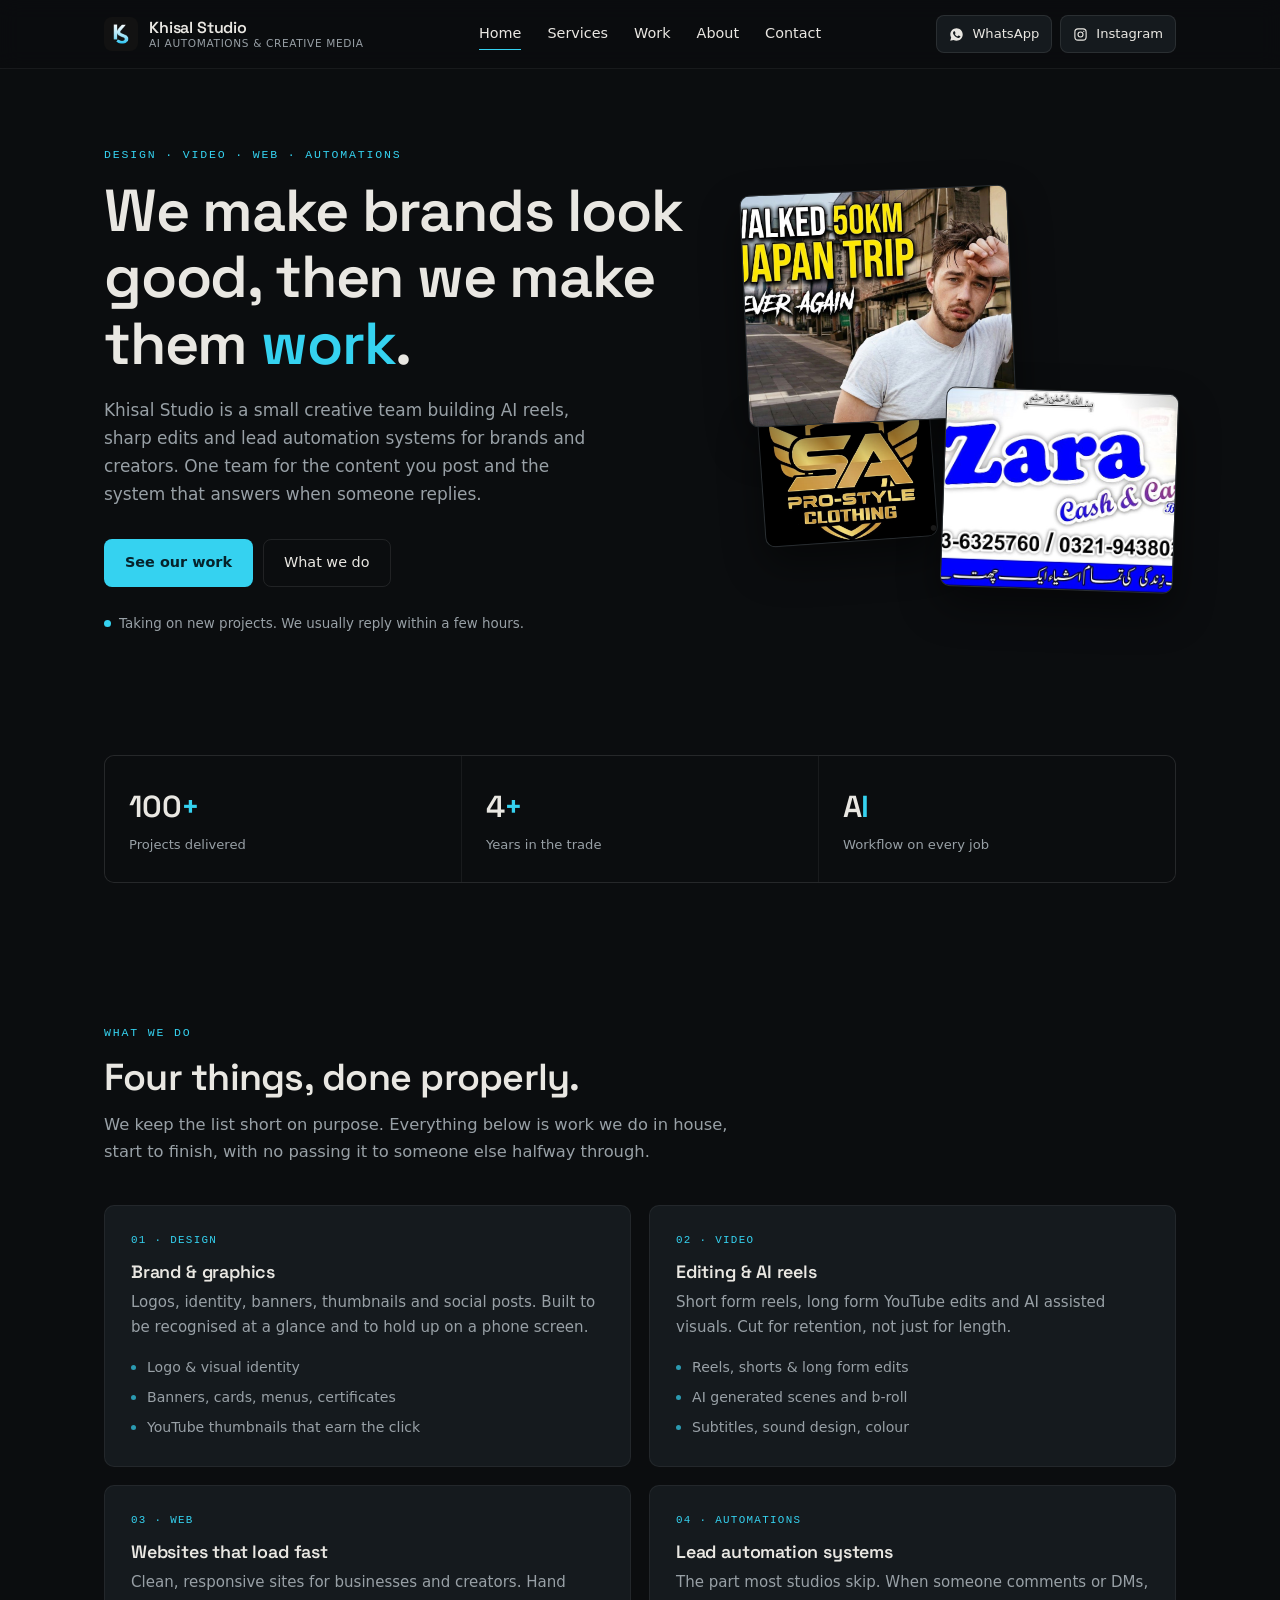
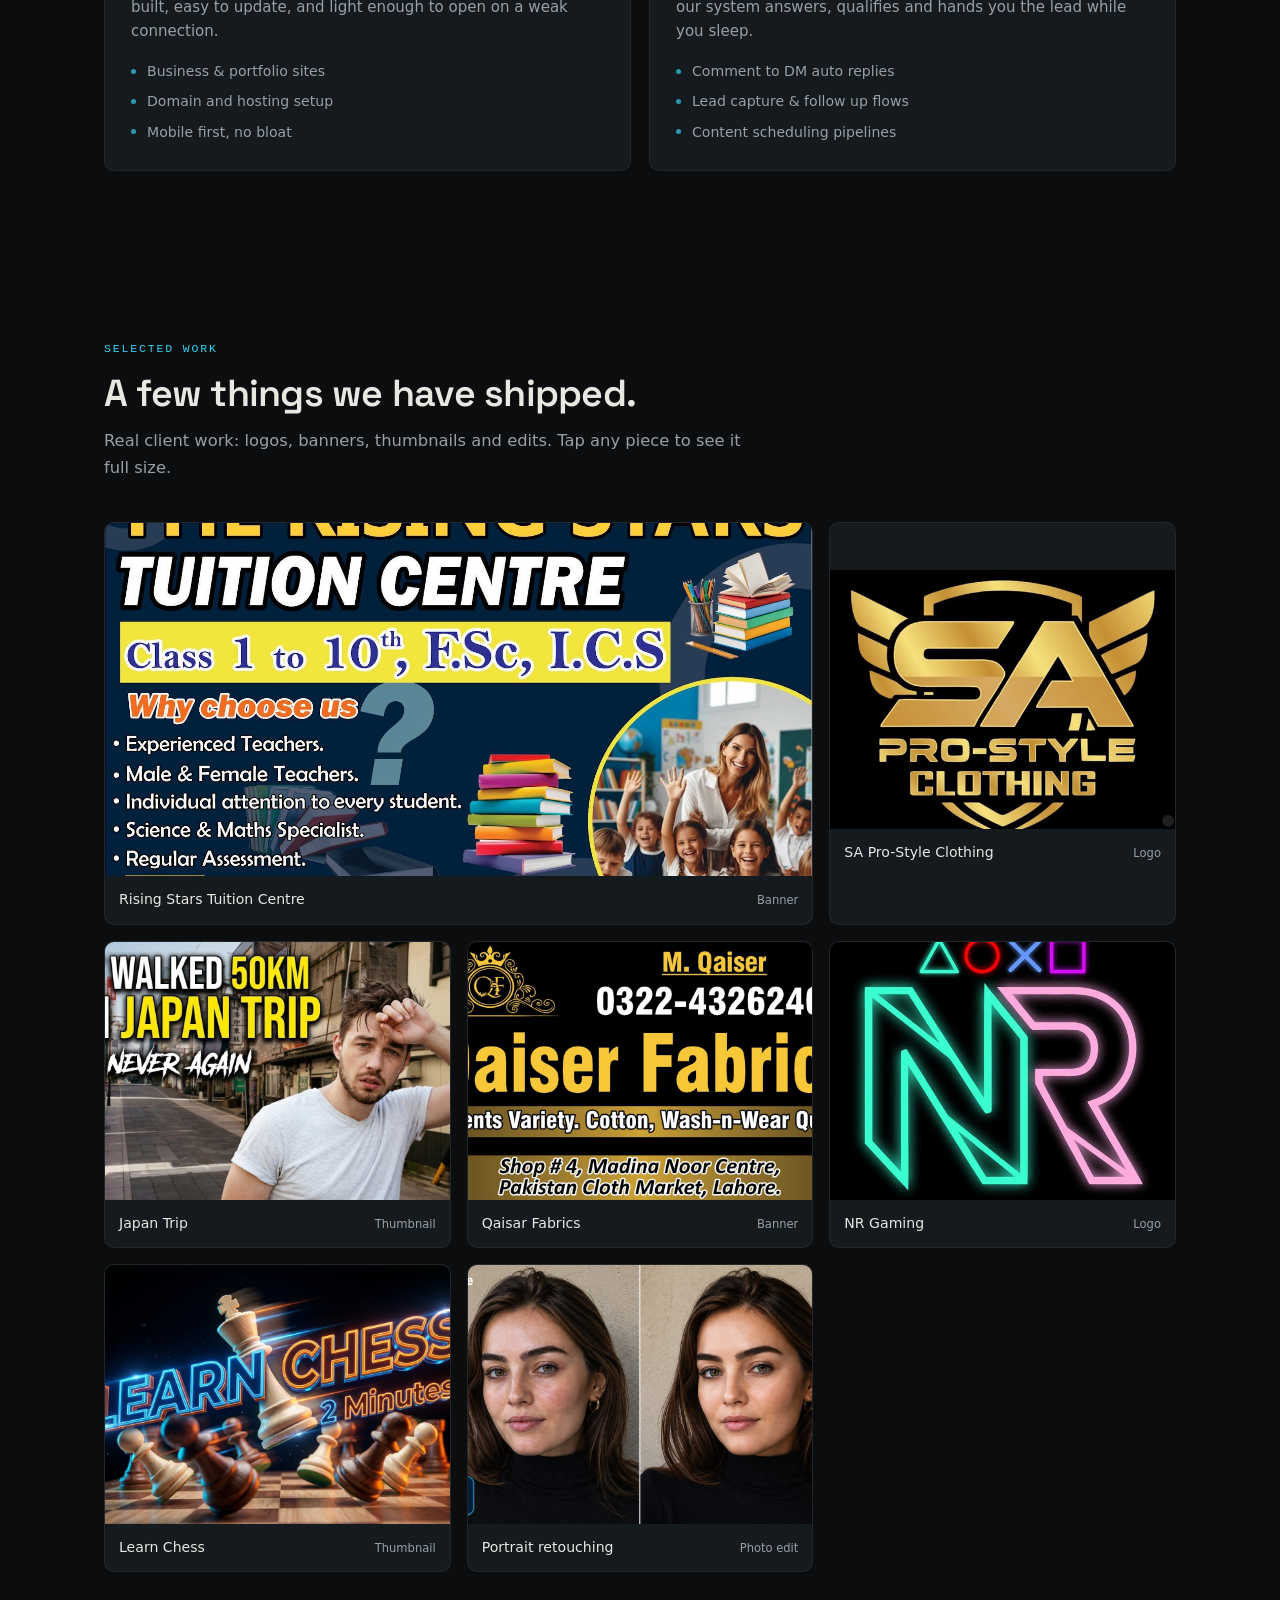
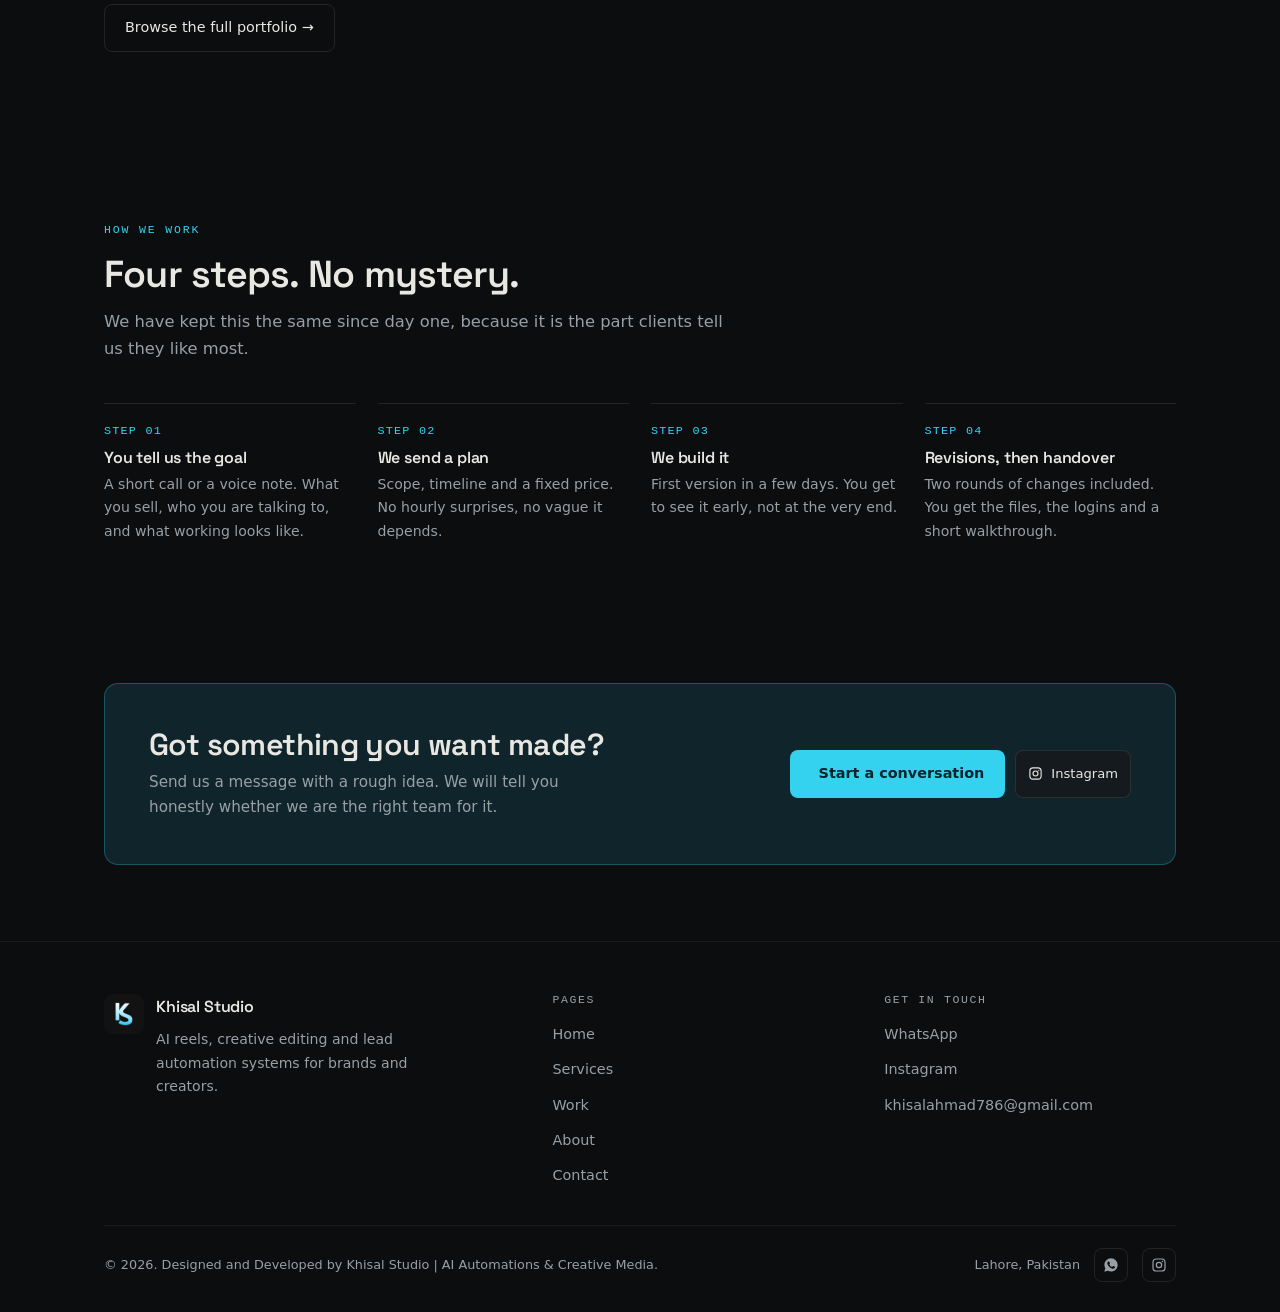
==== commit e2c4bc6f: "Update index.html" ====
--- a/index.html
+++ b/index.html
@@ -7,12 +7,13 @@
 <meta name="description" content="Khisal Studio builds AI reels, creative editing and lead automation systems for brands and creators. Design, Video, Web and Automations under one roof.">
 <meta property="og:title" content="Khisal Studio | AI &amp; Creative Media">
 <meta property="og:description" content="Khisal Studio builds AI reels, creative editing and lead automation systems for brands and creators. Design, Video, Web and Automations under one roof.">
-<meta property="og:image" content="">
+<meta property="og:image" content="https://khisalstudio.netlify.app/images/logo.jpg">
 <link rel="icon" href="images/logo.jpg">
 <link rel="preconnect" href="https://fonts.googleapis.com">
 <link rel="preconnect" href="https://fonts.gstatic.com" crossorigin>
 <link href="https://fonts.googleapis.com/css2?family=Space+Grotesk:wght@500;600&display=swap" rel="stylesheet">
 <link rel="stylesheet" href="styles.css">
+<meta name="google-site-verification" content="66Uci8MSnTtDA6xGDEkoX-JhGpPHaENLgFkRqi5KS08" />
 </head>
 <body>
 
